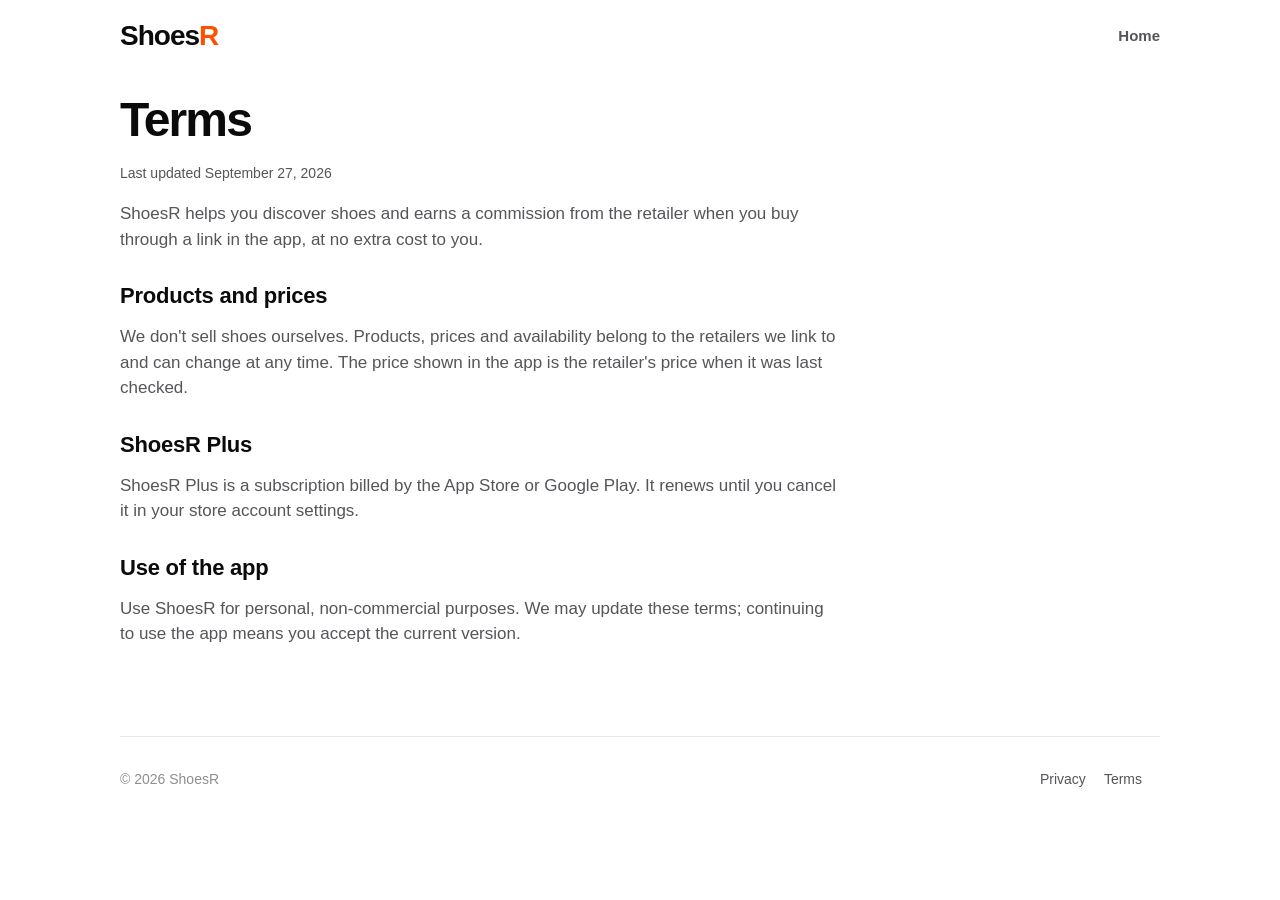
==== terms.html @ 1f91441d "ShoesR landing page Co-Authored-By: Claude Opus 5.5 <noreply@anthropic.com>" ====
<!doctype html>
<html lang="en">
<head>
  <meta charset="utf-8">
  <meta name="viewport" content="width=device-width, initial-scale=1">
  <title>Terms · ShoesR</title>
  <link rel="icon" type="image/png" href="img/favicon.png">
  <link rel="stylesheet" href="style.css">
</head>
<body>
  <div class="wrap">
    <header class="top">
      <a class="wordmark" href="./">Shoes<span>R</span></a>
      <nav><a class="keep" href="./">Home</a></nav>
    </header>
    <main class="doc">
      <h1>Terms</h1>
      <p class="updated">Last updated September 27, 2026</p>
      <p>ShoesR helps you discover shoes and earns a commission from the retailer when you buy through a link in the app, at no extra cost to you.</p>
      <h2>Products and prices</h2>
      <p>We don&#39;t sell shoes ourselves. Products, prices and availability belong to the retailers we link to and can change at any time. The price shown in the app is the retailer&#39;s price when it was last checked.</p>
      <h2>ShoesR Plus</h2>
      <p>ShoesR Plus is a subscription billed by the App Store or Google Play. It renews until you cancel it in your store account settings.</p>
      <h2>Use of the app</h2>
      <p>Use ShoesR for personal, non-commercial purposes. We may update these terms; continuing to use the app means you accept the current version.</p>
    </main>
    <footer>
      <div>© 2026 ShoesR</div>
      <div><a href="privacy.html">Privacy</a><a href="terms.html">Terms</a></div>
    </footer>
  </div>
</body>
</html>
---- style.css ----
:root {
  --bg: #ffffff; --surface: #f5f5f3; --tile: #f2f2f0; --ink: #0b0b0b; --ink2: #55555a;
  --ink3: #8e8e93; --line: #e6e6e3; --accent: #ff4f00; --on-ink: #ffffff;
  --radius: 28px;
  --font: -apple-system, BlinkMacSystemFont, "SF Pro Display", "Segoe UI", Roboto, Helvetica, Arial, sans-serif;
}
@media (prefers-color-scheme: dark) {
  :root { --bg: #0b0b0b; --surface: #161616; --ink: #f4f4f2; --ink2: #a1a1a6; --ink3: #6e6e73; --line: #262626; --accent: #ff5a1a; --on-ink: #0b0b0b; }
}
* { box-sizing: border-box; }
html { -webkit-text-size-adjust: 100%; }
body { margin: 0; background: var(--bg); color: var(--ink); font: 17px/1.5 var(--font); }
a { color: inherit; }
.wrap { max-width: 1080px; margin: 0 auto; padding: 0 20px; }

header.top { display: flex; align-items: center; justify-content: space-between; height: 72px; }
.wordmark { font-weight: 900; font-size: 28px; letter-spacing: -1px; text-decoration: none; }
.wordmark span { color: var(--accent); }
nav a { color: var(--ink2); text-decoration: none; font-weight: 600; font-size: 15px; margin-left: 20px; }
nav a:hover { color: var(--ink); }

.hero { display: grid; grid-template-columns: 1.05fr 1fr; gap: 48px; align-items: center; padding: 40px 0 72px; }
h1 { font-size: clamp(44px, 7vw, 76px); line-height: 0.98; letter-spacing: -0.04em; font-weight: 900; margin: 0 0 20px; }
.lead { font-size: 20px; color: var(--ink2); max-width: 30ch; margin: 0 0 28px; }
.badges { display: flex; flex-wrap: wrap; gap: 10px; }
.pill { display: inline-flex; align-items: center; gap: 8px; height: 52px; padding: 0 22px; border-radius: 999px;
  font-weight: 700; font-size: 16px; }
.pill.solid { background: var(--ink); color: var(--on-ink); }
.pill.ghost { border: 1.5px solid var(--line); }
.dot { width: 8px; height: 8px; border-radius: 50%; background: var(--accent); }

.phones { position: relative; height: 620px; }
.phone { position: absolute; width: 280px; border-radius: 40px; overflow: hidden; background: var(--bg);
  border: 1px solid var(--line); box-shadow: 0 30px 60px rgba(0,0,0,.14), 0 8px 18px rgba(0,0,0,.08); }
.phone img { display: block; width: 100%; height: auto; }
.phone.back { left: 0; top: 60px; transform: rotate(-7deg); }
.phone.front { right: 10px; top: 0; transform: rotate(4deg); }

.eyebrow { font-size: 12px; font-weight: 800; letter-spacing: .14em; text-transform: uppercase; color: var(--ink3); }
section.band { padding: 72px 0; border-top: 1px solid var(--line); }
h2 { font-size: clamp(32px, 4.5vw, 48px); letter-spacing: -0.03em; line-height: 1.05; font-weight: 900; margin: 10px 0 36px; }
.steps { display: grid; grid-template-columns: repeat(3, 1fr); gap: 16px; }
.step { background: var(--surface); border-radius: 24px; padding: 28px; }
.step .n { width: 40px; height: 40px; border-radius: 50%; background: var(--ink); color: var(--on-ink);
  display: grid; place-items: center; font-weight: 800; margin-bottom: 18px; }
.step.cop .n { background: var(--accent); color: #fff; }
.step h3 { margin: 0 0 8px; font-size: 21px; letter-spacing: -0.01em; }
.step p { margin: 0; color: var(--ink2); }

.gallery { display: grid; grid-template-columns: repeat(4, 1fr); gap: 16px; }
.shot { border-radius: 28px; overflow: hidden; border: 1px solid var(--line); background: var(--surface); }
.shot img { display: block; width: 100%; height: auto; }
.caption { margin-top: 10px; font-weight: 700; font-size: 15px; }

.disclosure { background: var(--surface); border-radius: 24px; padding: 24px 28px; color: var(--ink2); font-size: 15px; }
.disclosure strong { color: var(--ink); }

footer { border-top: 1px solid var(--line); padding: 32px 0 48px; color: var(--ink3); font-size: 14px;
  display: flex; flex-wrap: wrap; gap: 16px; justify-content: space-between; }
footer a { color: var(--ink2); text-decoration: none; margin-right: 18px; }

.doc { max-width: 720px; padding: 24px 0 72px; }
.doc h1 { font-size: 48px; }
.doc h2 { font-size: 22px; margin: 32px 0 8px; letter-spacing: -0.01em; }
.doc p, .doc li { color: var(--ink2); }
.updated { color: var(--ink3); font-size: 14px; }

@media (max-width: 860px) {
  .hero { grid-template-columns: 1fr; gap: 24px; padding-top: 16px; }
  .phones { height: 500px; max-width: 420px; margin: 0 auto; width: 100%; }
  .phone { width: 220px; }
  .steps { grid-template-columns: 1fr; }
  .gallery { grid-template-columns: repeat(2, 1fr); }
  nav a:not(.keep) { display: none; }
}
@media (max-width: 420px) { .phone { width: 190px; } .phones { height: 440px; } }
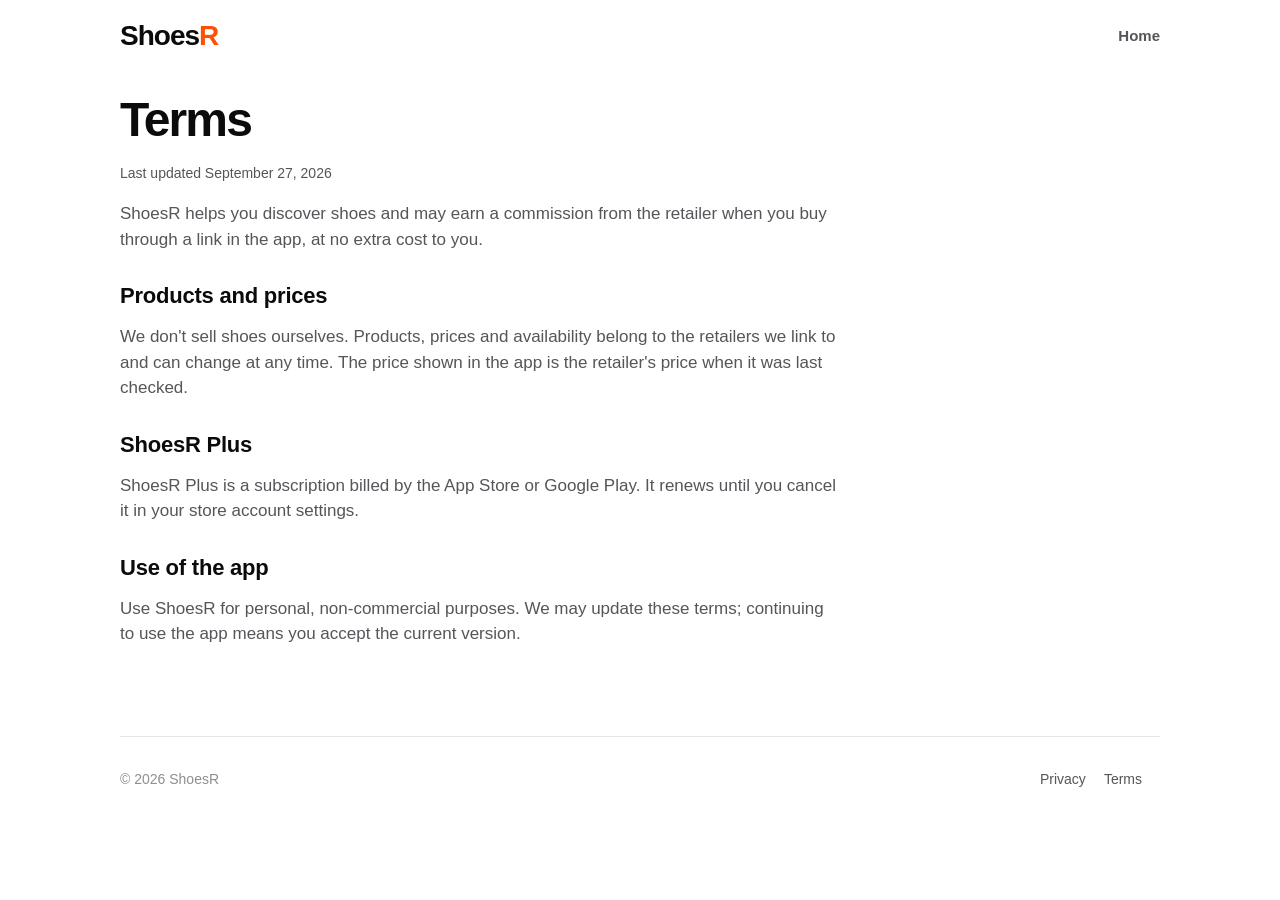
==== commit 5fb4b872: "Say 'may earn' in the affiliate disclosure Co-Authored-By: Claude Opus 5.5 <noreply@anthropic.com>" ====
--- a/terms.html
+++ b/terms.html
@@ -16,7 +16,7 @@
     <main class="doc">
       <h1>Terms</h1>
       <p class="updated">Last updated September 27, 2026</p>
-      <p>ShoesR helps you discover shoes and earns a commission from the retailer when you buy through a link in the app, at no extra cost to you.</p>
+      <p>ShoesR helps you discover shoes and may earn a commission from the retailer when you buy through a link in the app, at no extra cost to you.</p>
       <h2>Products and prices</h2>
       <p>We don&#39;t sell shoes ourselves. Products, prices and availability belong to the retailers we link to and can change at any time. The price shown in the app is the retailer&#39;s price when it was last checked.</p>
       <h2>ShoesR Plus</h2>
